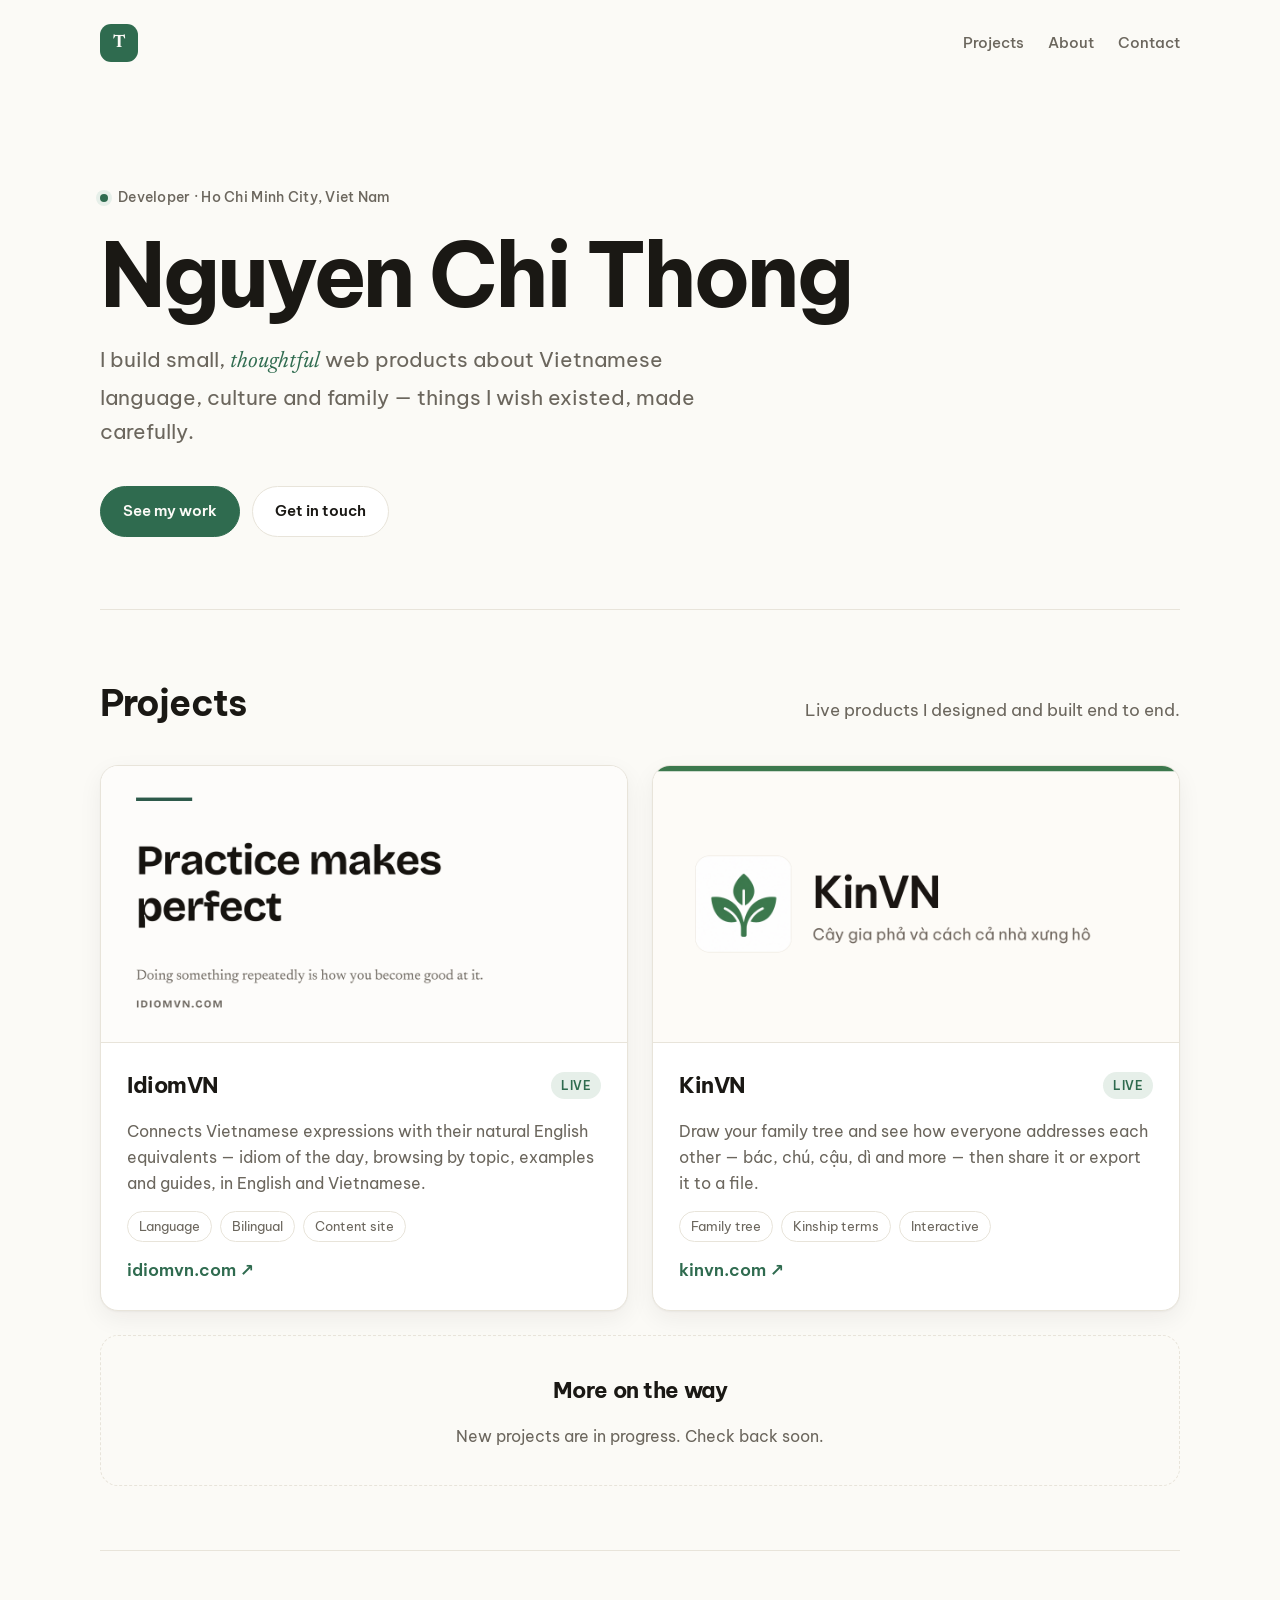
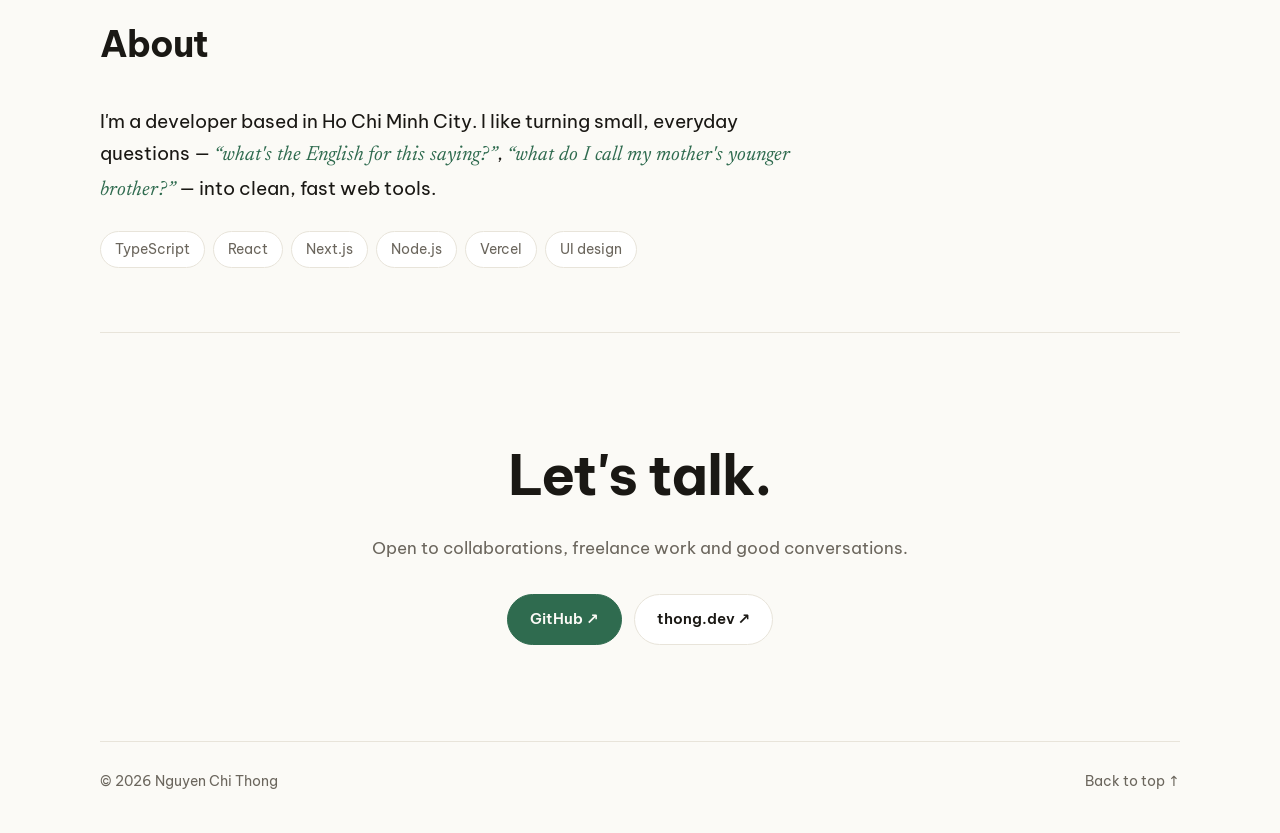
==== index.html @ d94ac159 "Initial portfolio site with IdiomVN and KinVN Co-Authored-By: Claude Opus 5.5 <noreply@anthropic.com" ====
<!doctype html>
<html lang="en">
<head>
  <meta charset="utf-8">
  <meta name="viewport" content="width=device-width, initial-scale=1">
  <title>Nguyen Chi Thong — Developer</title>
  <meta name="description" content="Nguyen Chi Thong — developer in Ho Chi Minh City building small web products about Vietnamese language and family.">
  <meta property="og:title" content="Nguyen Chi Thong — Developer">
  <meta property="og:description" content="Small, thoughtful web products about Vietnamese language and family.">
  <meta name="theme-color" content="#2f6b4f">
  <link rel="icon" href="data:image/svg+xml,%3Csvg xmlns='http://www.w3.org/2000/svg' viewBox='0 0 64 64'%3E%3Crect width='64' height='64' rx='14' fill='%232f6b4f'/%3E%3Ctext x='32' y='42' font-family='Georgia,serif' font-size='30' font-weight='700' fill='%23fbfaf6' text-anchor='middle'%3ET%3C/text%3E%3C/svg%3E">
  <link rel="preconnect" href="https://fonts.googleapis.com">
  <link rel="preconnect" href="https://fonts.gstatic.com" crossorigin>
  <link href="https://fonts.googleapis.com/css2?family=Be+Vietnam+Pro:wght@400;500;600;700&family=Newsreader:ital,opsz,wght@1,6..72,400;1,6..72,500&display=swap" rel="stylesheet">
  <link rel="stylesheet" href="style.css">
</head>
<body>
  <header class="nav wrap">
    <a class="mark" href="#top" aria-label="Home">T</a>
    <nav>
      <a href="#projects">Projects</a>
      <a href="#about">About</a>
      <a href="#contact">Contact</a>
    </nav>
  </header>

  <main id="top">
    <!-- ===== HERO ===== -->
    <section class="hero wrap">
      <p class="eyebrow"><span class="dot"></span>Developer · Ho Chi Minh City, Viet Nam</p>
      <h1>Nguyen Chi Thong</h1>
      <p class="lede">
        I build small, <em>thoughtful</em> web products about Vietnamese language,
        culture and family — things I wish existed, made carefully.
      </p>
      <div class="hero-links">
        <a class="btn primary" href="#projects">See my work</a>
        <a class="btn" href="#contact">Get in touch</a>
      </div>
    </section>

    <!-- ===== PROJECTS =====
         To add a project: copy one <article class="card"> block below,
         put a 1200x630 image in /assets and update the text + links. -->
    <section id="projects" class="wrap section">
      <div class="section-head">
        <h2>Projects</h2>
        <p>Live products I designed and built end to end.</p>
      </div>

      <div class="grid">
        <article class="card">
          <a class="shot" href="https://idiomvn.com" target="_blank" rel="noopener">
            <img src="assets/idiomvn.png" alt="IdiomVN preview" width="1200" height="630" loading="lazy">
          </a>
          <div class="card-body">
            <div class="card-title">
              <h3>IdiomVN</h3>
              <span class="status">Live</span>
            </div>
            <p>
              Connects Vietnamese expressions with their natural English equivalents —
              idiom of the day, browsing by topic, examples and guides, in English and Vietnamese.
            </p>
            <ul class="tags">
              <li>Language</li><li>Bilingual</li><li>Content site</li>
            </ul>
            <a class="visit" href="https://idiomvn.com" target="_blank" rel="noopener">idiomvn.com <span aria-hidden="true">↗</span></a>
          </div>
        </article>

        <article class="card">
          <a class="shot" href="https://kinvn.com" target="_blank" rel="noopener">
            <img src="assets/kinvn.png" alt="KinVN preview" width="1200" height="630" loading="lazy">
          </a>
          <div class="card-body">
            <div class="card-title">
              <h3>KinVN</h3>
              <span class="status">Live</span>
            </div>
            <p>
              Draw your family tree and see how everyone addresses each other —
              bác, chú, cậu, dì and more — then share it or export it to a file.
            </p>
            <ul class="tags">
              <li>Family tree</li><li>Kinship terms</li><li>Interactive</li>
            </ul>
            <a class="visit" href="https://kinvn.com" target="_blank" rel="noopener">kinvn.com <span aria-hidden="true">↗</span></a>
          </div>
        </article>

        <article class="card placeholder">
          <div class="card-body">
            <h3>More on the way</h3>
            <p>New projects are in progress. Check back soon.</p>
          </div>
        </article>
      </div>
    </section>

    <!-- ===== ABOUT ===== -->
    <section id="about" class="wrap section about">
      <div class="section-head">
        <h2>About</h2>
      </div>
      <div class="about-body">
        <p>
          I'm a developer based in Ho Chi Minh City. I like turning small, everyday
          questions — <em>“what's the English for this saying?”</em>, <em>“what do I call
          my mother's younger brother?”</em> — into clean, fast web tools.
        </p>
        <!-- Edit the skills list freely -->
        <ul class="tags big">
          <li>TypeScript</li><li>React</li><li>Next.js</li><li>Node.js</li><li>Vercel</li><li>UI design</li>
        </ul>
      </div>
    </section>

    <!-- ===== CONTACT ===== -->
    <section id="contact" class="wrap section contact">
      <h2>Let's talk.</h2>
      <p>Open to collaborations, freelance work and good conversations.</p>
      <div class="contact-links">
        <!-- Add your email here when ready, e.g.
        <a class="btn primary" href="mailto:you@example.com">Email me</a> -->
        <a class="btn primary" href="https://github.com/nct0" target="_blank" rel="noopener">GitHub ↗</a>
        <a class="btn" href="https://thong.dev" target="_blank" rel="noopener">thong.dev ↗</a>
      </div>
    </section>
  </main>

  <footer class="wrap footer">
    <span>© <span id="year">2026</span> Nguyen Chi Thong</span>
    <a href="#top">Back to top ↑</a>
  </footer>

  <script>document.getElementById('year').textContent = new Date().getFullYear();</script>
</body>
</html>
---- style.css ----
:root {
  --bg: #fbfaf6;
  --surface: #ffffff;
  --text: #1a1814;
  --muted: #6b665d;
  --line: #e8e4da;
  --accent: #2f6b4f;
  --accent-soft: #e6efe9;
  --shadow: 0 1px 2px rgba(26, 24, 20, .04), 0 8px 24px rgba(26, 24, 20, .06);
  --radius: 18px;
  --sans: "Be Vietnam Pro", system-ui, -apple-system, "Segoe UI", sans-serif;
  --serif: "Newsreader", Georgia, serif;
}

@media (prefers-color-scheme: dark) {
  :root {
    --bg: #12140f;
    --surface: #1a1d17;
    --text: #ece9e1;
    --muted: #a19c90;
    --line: #2a2e26;
    --accent: #7cc19c;
    --accent-soft: #1f2b23;
    --shadow: 0 1px 2px rgba(0, 0, 0, .3), 0 8px 24px rgba(0, 0, 0, .25);
  }
}

* { box-sizing: border-box; }
html { scroll-behavior: smooth; }
body {
  margin: 0;
  background: var(--bg);
  color: var(--text);
  font: 400 17px/1.65 var(--sans);
  -webkit-font-smoothing: antialiased;
}
a { color: inherit; }
img { display: block; max-width: 100%; height: auto; }
em { font-family: var(--serif); font-style: italic; font-size: 1.08em; color: var(--accent); }

.wrap { width: min(1080px, 100% - 32px); margin-inline: auto; }

/* Nav */
.nav {
  display: flex; align-items: center; justify-content: space-between;
  padding: 24px 0;
}
.mark {
  display: grid; place-items: center;
  width: 38px; height: 38px; border-radius: 11px;
  background: var(--accent); color: var(--bg);
  font: 700 18px/1 var(--serif); text-decoration: none;
}
.nav nav { display: flex; gap: 24px; }
.nav nav a { color: var(--muted); text-decoration: none; font-size: 15px; font-weight: 500; transition: color .2s; }
.nav nav a:hover { color: var(--text); }

/* Hero */
.hero { padding: 96px 0 72px; }
.eyebrow {
  display: inline-flex; align-items: center; gap: 10px;
  margin: 0 0 20px; color: var(--muted); font-size: 14px; font-weight: 500;
  letter-spacing: .02em;
}
.dot { width: 8px; height: 8px; border-radius: 50%; background: var(--accent); box-shadow: 0 0 0 4px var(--accent-soft); }
h1 {
  margin: 0; font-weight: 700; letter-spacing: -.035em;
  font-size: clamp(44px, 8vw, 88px); line-height: 1.02;
}
.lede { max-width: 620px; margin: 24px 0 36px; color: var(--muted); font-size: clamp(18px, 2.2vw, 21px); }
.hero-links, .contact-links { display: flex; flex-wrap: wrap; gap: 12px; }

.btn {
  display: inline-flex; align-items: center; gap: 6px;
  padding: 12px 22px; border-radius: 999px;
  border: 1px solid var(--line); background: var(--surface);
  font-weight: 600; font-size: 15px; text-decoration: none;
  transition: transform .2s, border-color .2s, background .2s;
}
.btn:hover { transform: translateY(-1px); border-color: var(--accent); }
.btn.primary { background: var(--accent); border-color: var(--accent); color: var(--bg); }

/* Sections */
.section { padding: 64px 0; border-top: 1px solid var(--line); }
.section-head { display: flex; align-items: baseline; justify-content: space-between; flex-wrap: wrap; gap: 8px 24px; margin-bottom: 32px; }
h2 { margin: 0; font-size: clamp(28px, 4vw, 36px); letter-spacing: -.025em; }
.section-head p { margin: 0; color: var(--muted); }

/* Project cards */
.grid { display: grid; grid-template-columns: repeat(2, 1fr); gap: 24px; }
.card {
  display: flex; flex-direction: column;
  background: var(--surface); border: 1px solid var(--line); border-radius: var(--radius);
  overflow: hidden; box-shadow: var(--shadow);
  transition: transform .3s, box-shadow .3s;
}
.card:hover { transform: translateY(-4px); box-shadow: 0 2px 4px rgba(26,24,20,.05), 0 18px 40px rgba(26,24,20,.10); }
.shot { display: block; overflow: hidden; border-bottom: 1px solid var(--line); background: #fbfaf6; }
.shot img { aspect-ratio: 1200 / 630; object-fit: cover; transition: transform .5s ease; }
.card:hover .shot img { transform: scale(1.03); }
.card-body { display: flex; flex-direction: column; gap: 14px; padding: 24px 26px 26px; flex: 1; }
.card-title { display: flex; align-items: center; justify-content: space-between; }
h3 { margin: 0; font-size: 22px; letter-spacing: -.02em; }
.card p { margin: 0; color: var(--muted); font-size: 16px; }
.status {
  font-size: 12px; font-weight: 600; letter-spacing: .04em; text-transform: uppercase;
  color: var(--accent); background: var(--accent-soft); padding: 4px 10px; border-radius: 999px;
}
.tags { display: flex; flex-wrap: wrap; gap: 8px; margin: 0; padding: 0; list-style: none; }
.tags li { font-size: 13px; padding: 4px 11px; border-radius: 999px; border: 1px solid var(--line); color: var(--muted); }
.tags.big li { font-size: 14px; padding: 6px 14px; background: var(--surface); }
.visit { margin-top: auto; color: var(--accent); font-weight: 600; text-decoration: none; }
.visit:hover { text-decoration: underline; text-underline-offset: 4px; }

.card.placeholder {
  grid-column: 1 / -1; box-shadow: none; background: transparent;
  border-style: dashed; text-align: center;
}
.card.placeholder:hover { transform: none; box-shadow: none; }
.card.placeholder .card-body { align-items: center; padding: 36px; }

/* About */
.about-body { max-width: 720px; display: grid; gap: 24px; }
.about-body p { margin: 0; font-size: 19px; }

/* Contact */
.contact { text-align: center; padding: 96px 0; }
.contact h2 { font-size: clamp(36px, 6vw, 56px); }
.contact p { color: var(--muted); margin: 12px 0 32px; }
.contact-links { justify-content: center; }

/* Footer */
.footer {
  display: flex; justify-content: space-between; flex-wrap: wrap; gap: 8px;
  padding: 28px 0 40px; border-top: 1px solid var(--line);
  color: var(--muted); font-size: 14px;
}
.footer a { text-decoration: none; }
.footer a:hover { color: var(--text); }

@media (max-width: 720px) {
  .grid { grid-template-columns: 1fr; }
  .hero { padding: 56px 0 48px; }
  .nav nav { gap: 16px; }
  .section { padding: 48px 0; }
}

@media (prefers-reduced-motion: reduce) {
  * { transition: none !important; scroll-behavior: auto !important; }
}
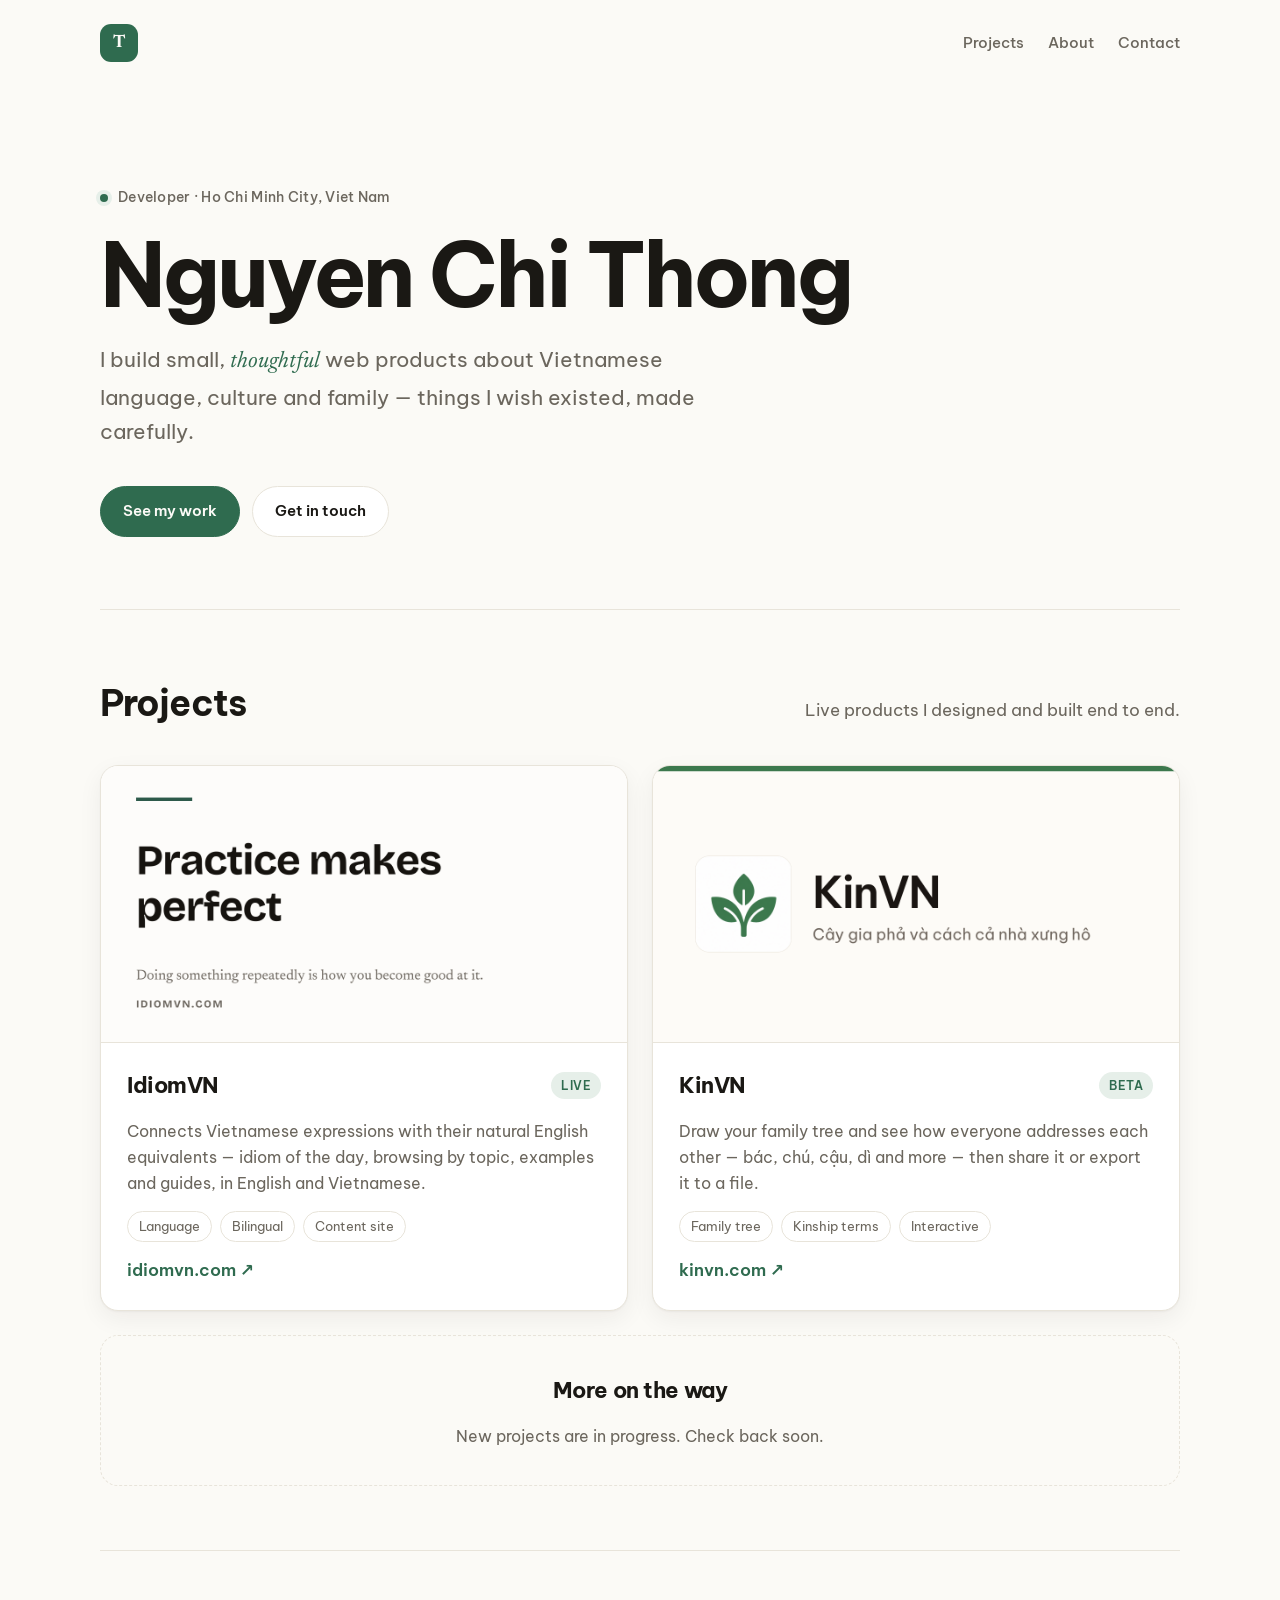
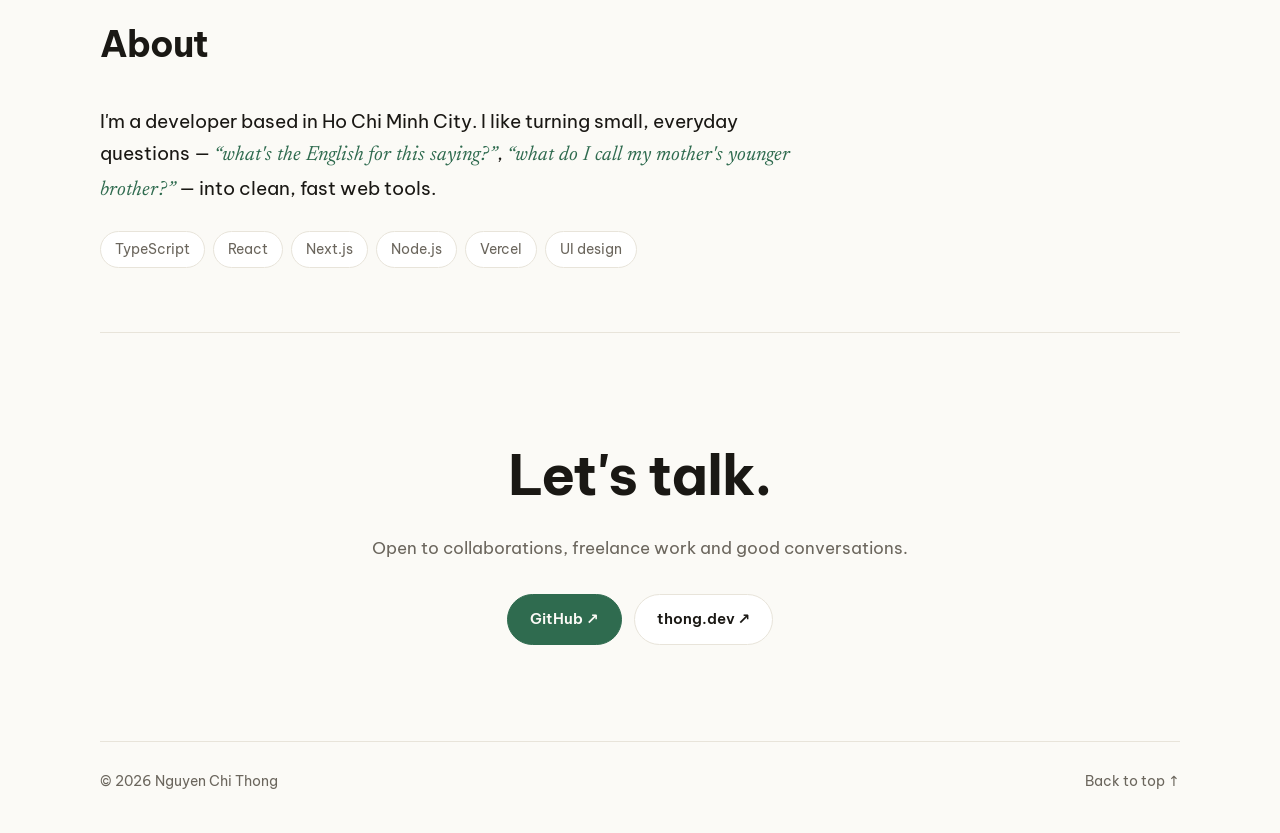
==== commit b64ce64c: "Mark KinVN as Beta Co-Authored-By: Claude Opus 5.5 <noreply@anthropic.com>" ====
--- a/index.html
+++ b/index.html
@@ -76,7 +76,7 @@
           <div class="card-body">
             <div class="card-title">
               <h3>KinVN</h3>
-              <span class="status">Live</span>
+              <span class="status">Beta</span>
             </div>
             <p>
               Draw your family tree and see how everyone addresses each other —
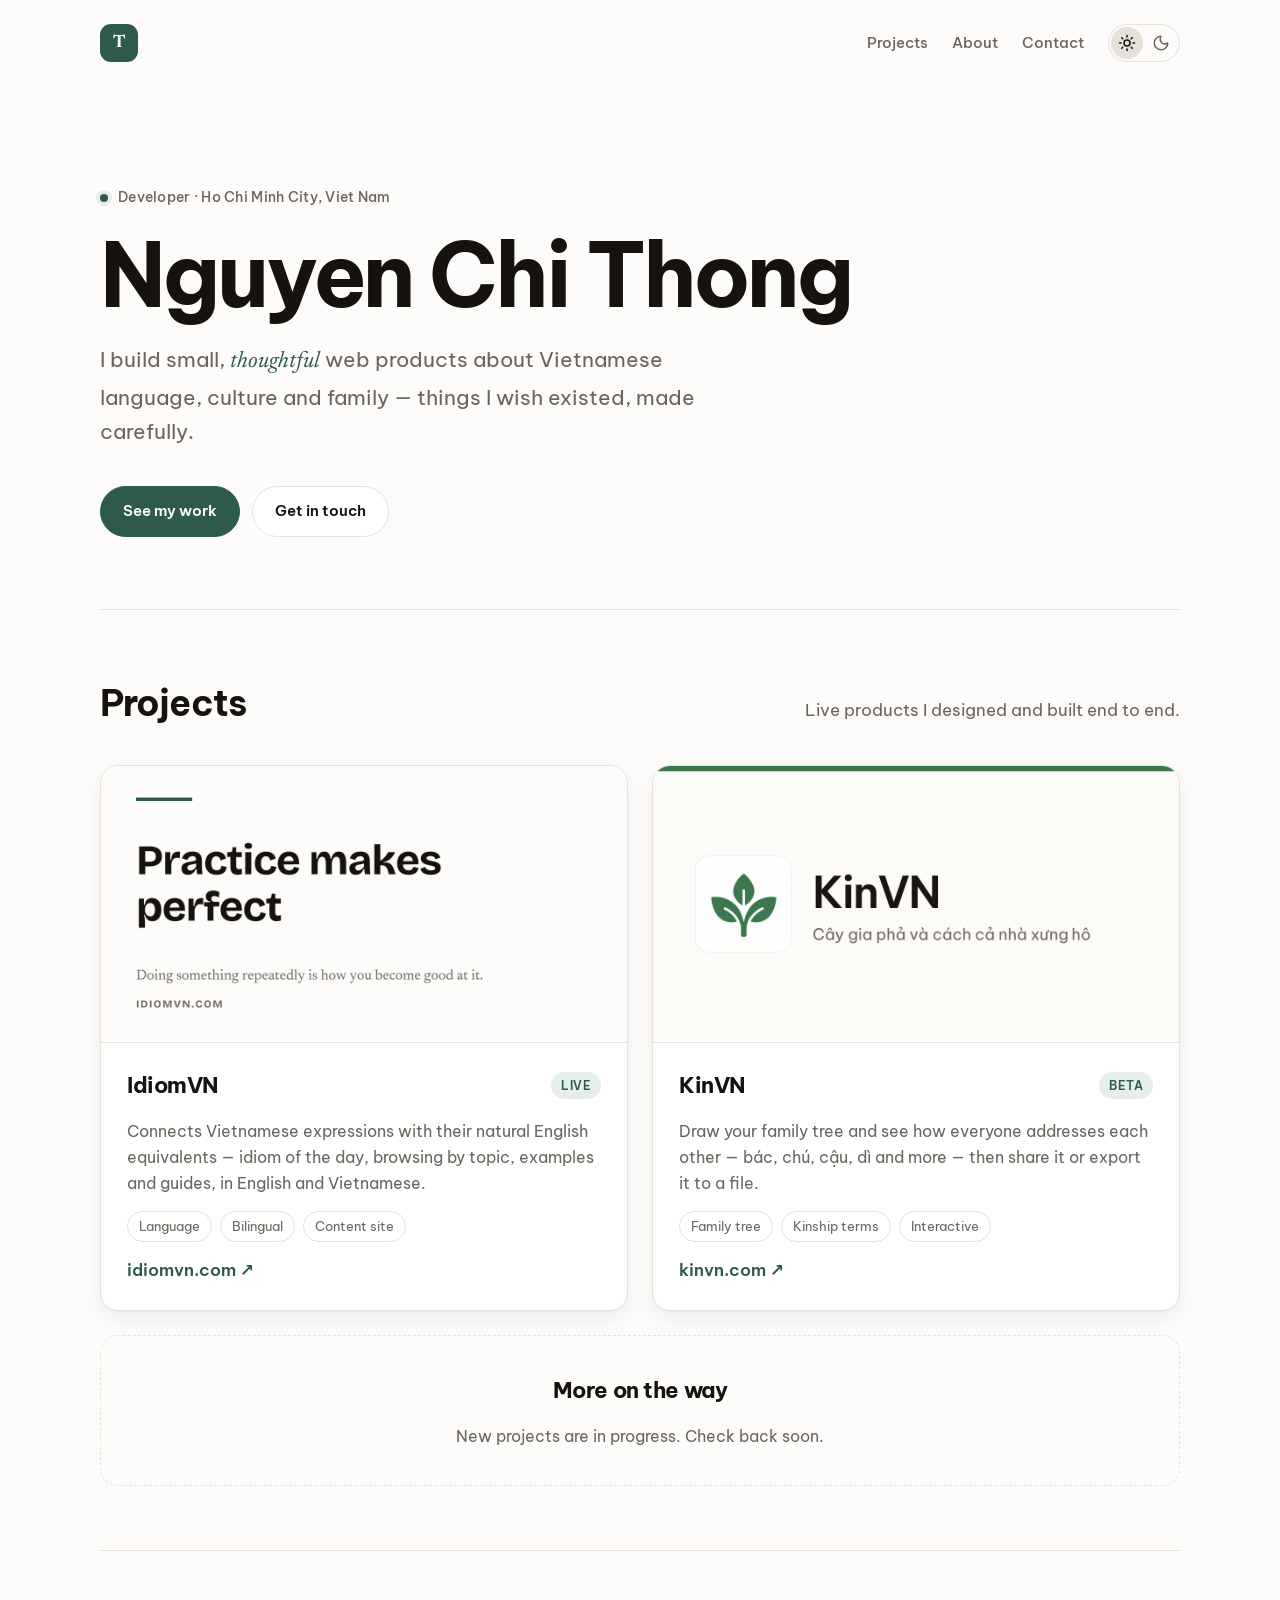
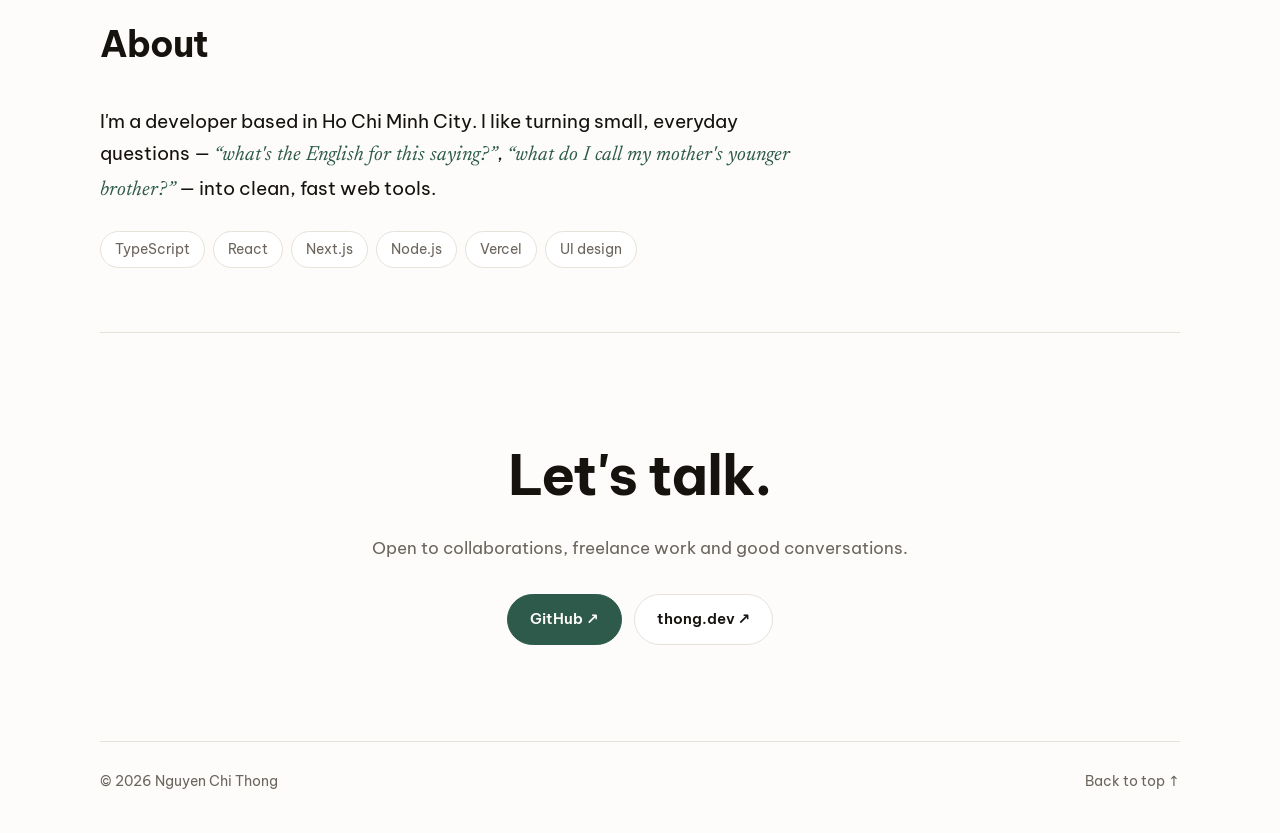
==== commit 89f93d1d: "Add light/dark theme toggle and IdiomVN palette Co-Authored-By: Claude Opus 5.5 <noreply@anthropic.c" ====
--- a/index.html
+++ b/index.html
@@ -7,7 +7,8 @@
   <meta name="description" content="Nguyen Chi Thong — developer in Ho Chi Minh City building small web products about Vietnamese language and family.">
   <meta property="og:title" content="Nguyen Chi Thong — Developer">
   <meta property="og:description" content="Small, thoughtful web products about Vietnamese language and family.">
-  <meta name="theme-color" content="#2f6b4f">
+  <meta name="theme-color" content="#2d5a4a">
+  <script>(function(){try{var t=localStorage.getItem("theme");if(t==="light"||t==="dark")document.documentElement.setAttribute("data-theme",t);}catch(e){}})();</script>
   <link rel="icon" href="data:image/svg+xml,%3Csvg xmlns='http://www.w3.org/2000/svg' viewBox='0 0 64 64'%3E%3Crect width='64' height='64' rx='14' fill='%232f6b4f'/%3E%3Ctext x='32' y='42' font-family='Georgia,serif' font-size='30' font-weight='700' fill='%23fbfaf6' text-anchor='middle'%3ET%3C/text%3E%3C/svg%3E">
   <link rel="preconnect" href="https://fonts.googleapis.com">
   <link rel="preconnect" href="https://fonts.gstatic.com" crossorigin>
@@ -17,11 +18,21 @@
 <body>
   <header class="nav wrap">
     <a class="mark" href="#top" aria-label="Home">T</a>
-    <nav>
-      <a href="#projects">Projects</a>
-      <a href="#about">About</a>
-      <a href="#contact">Contact</a>
-    </nav>
+    <div class="nav-right">
+      <nav>
+        <a href="#projects">Projects</a>
+        <a href="#about">About</a>
+        <a href="#contact">Contact</a>
+      </nav>
+      <div class="theme-toggle" role="group" aria-label="Appearance">
+        <button type="button" data-theme-option="light" aria-label="Light" title="Light" aria-pressed="false">
+          <svg viewBox="0 0 24 24" fill="none" stroke="currentColor" stroke-width="2" stroke-linecap="round" stroke-linejoin="round" aria-hidden="true"><circle cx="12" cy="12" r="4"/><path d="M12 2v2M12 20v2m-7.07-17.07 1.41 1.41m11.32 11.32 1.41 1.41M2 12h2m16 0h2M6.34 17.66l-1.41 1.41M19.07 4.93l-1.41 1.41"/></svg>
+        </button>
+        <button type="button" data-theme-option="dark" aria-label="Dark" title="Dark" aria-pressed="false">
+          <svg viewBox="0 0 24 24" fill="none" stroke="currentColor" stroke-width="2" stroke-linecap="round" stroke-linejoin="round" aria-hidden="true"><path d="M20.985 12.486a9 9 0 1 1-9.473-9.472c.405-.022.617.46.402.803a6 6 0 0 0 8.268 8.268c.344-.215.825-.004.803.401"/></svg>
+        </button>
+      </div>
+    </div>
   </header>
 
   <main id="top">
@@ -134,6 +145,30 @@
     <a href="#top">Back to top ↑</a>
   </footer>
 
-  <script>document.getElementById('year').textContent = new Date().getFullYear();</script>
+  <script>
+    document.getElementById('year').textContent = new Date().getFullYear();
+
+    // Theme toggle: no stored choice = follow the system setting
+    (function () {
+      var root = document.documentElement;
+      var media = window.matchMedia('(prefers-color-scheme: dark)');
+      var buttons = document.querySelectorAll('[data-theme-option]');
+      function current() { return root.getAttribute('data-theme') || (media.matches ? 'dark' : 'light'); }
+      function sync() {
+        var t = current();
+        buttons.forEach(function (b) { b.setAttribute('aria-pressed', String(b.dataset.themeOption === t)); });
+      }
+      buttons.forEach(function (b) {
+        b.addEventListener('click', function () {
+          var t = b.dataset.themeOption;
+          root.setAttribute('data-theme', t);
+          try { localStorage.setItem('theme', t); } catch (e) {}
+          sync();
+        });
+      });
+      media.addEventListener('change', sync);
+      sync();
+    })();
+  </script>
 </body>
 </html>
--- a/style.css
+++ b/style.css
@@ -1,28 +1,44 @@
+/* Palette matches idiomvn.com. Theme: follows the system unless
+   <html data-theme="light|dark"> is set by the toggle. */
 :root {
-  --bg: #fbfaf6;
+  color-scheme: light;
+  --bg: #fdfcfa;
   --surface: #ffffff;
-  --text: #1a1814;
-  --muted: #6b665d;
-  --line: #e8e4da;
-  --accent: #2f6b4f;
-  --accent-soft: #e6efe9;
-  --shadow: 0 1px 2px rgba(26, 24, 20, .04), 0 8px 24px rgba(26, 24, 20, .06);
+  --text: #16130f;
+  --muted: #6b655d;
+  --line: #e6e2da;
+  --accent: #2d5a4a;
+  --accent-soft: #e5eeea;
+  --shadow: 0 1px 2px rgba(22, 19, 15, .04), 0 8px 24px rgba(22, 19, 15, .06);
   --radius: 18px;
   --sans: "Be Vietnam Pro", system-ui, -apple-system, "Segoe UI", sans-serif;
   --serif: "Newsreader", Georgia, serif;
 }
 
 @media (prefers-color-scheme: dark) {
-  :root {
-    --bg: #12140f;
-    --surface: #1a1d17;
-    --text: #ece9e1;
-    --muted: #a19c90;
-    --line: #2a2e26;
-    --accent: #7cc19c;
-    --accent-soft: #1f2b23;
+  :root:not([data-theme]) {
+    color-scheme: dark;
+    --bg: #0f1211;
+    --surface: #161a18;
+    --text: #efede7;
+    --muted: #98928a;
+    --line: #262c28;
+    --accent: #79b49b;
+    --accent-soft: #1b2621;
     --shadow: 0 1px 2px rgba(0, 0, 0, .3), 0 8px 24px rgba(0, 0, 0, .25);
   }
+}
+
+:root[data-theme="dark"] {
+  color-scheme: dark;
+  --bg: #0f1211;
+  --surface: #161a18;
+  --text: #efede7;
+  --muted: #98928a;
+  --line: #262c28;
+  --accent: #79b49b;
+  --accent-soft: #1b2621;
+  --shadow: 0 1px 2px rgba(0, 0, 0, .3), 0 8px 24px rgba(0, 0, 0, .25);
 }
 
 * { box-sizing: border-box; }
@@ -54,6 +70,23 @@
 .nav nav { display: flex; gap: 24px; }
 .nav nav a { color: var(--muted); text-decoration: none; font-size: 15px; font-weight: 500; transition: color .2s; }
 .nav nav a:hover { color: var(--text); }
+.nav-right { display: flex; align-items: center; gap: 24px; }
+
+/* Theme toggle (same pattern as idiomvn.com) */
+.theme-toggle {
+  display: inline-flex; gap: 2px; padding: 2px;
+  border: 1px solid var(--line); border-radius: 999px;
+}
+.theme-toggle button {
+  display: grid; place-items: center;
+  width: 32px; height: 32px; padding: 0;
+  border: 0; border-radius: 999px; background: transparent;
+  color: var(--muted); cursor: pointer; transition: color .2s, background .2s;
+}
+.theme-toggle button:hover { color: var(--text); }
+.theme-toggle button[aria-pressed="true"] { background: var(--line); color: var(--text); }
+.theme-toggle button:focus-visible { outline: 2px solid var(--accent); outline-offset: -2px; }
+.theme-toggle svg { width: 18px; height: 18px; }
 
 /* Hero */
 .hero { padding: 96px 0 72px; }
@@ -96,6 +129,8 @@
 }
 .card:hover { transform: translateY(-4px); box-shadow: 0 2px 4px rgba(26,24,20,.05), 0 18px 40px rgba(26,24,20,.10); }
 .shot { display: block; overflow: hidden; border-bottom: 1px solid var(--line); background: #fbfaf6; }
+:root[data-theme="dark"] .shot img { filter: brightness(.85); }
+@media (prefers-color-scheme: dark) { :root:not([data-theme]) .shot img { filter: brightness(.85); } }
 .shot img { aspect-ratio: 1200 / 630; object-fit: cover; transition: transform .5s ease; }
 .card:hover .shot img { transform: scale(1.03); }
 .card-body { display: flex; flex-direction: column; gap: 14px; padding: 24px 26px 26px; flex: 1; }
@@ -142,6 +177,15 @@
   .grid { grid-template-columns: 1fr; }
   .hero { padding: 56px 0 48px; }
   .nav nav { gap: 16px; }
+  .nav { gap: 16px; }
+  .nav-right { gap: 14px; }
+  .nav nav a { font-size: 14px; }
+}
+
+@media (max-width: 400px) {
+  .nav nav { gap: 12px; }
+  .nav-right { gap: 10px; }
+  .theme-toggle button { width: 28px; height: 28px; }
   .section { padding: 48px 0; }
 }
 
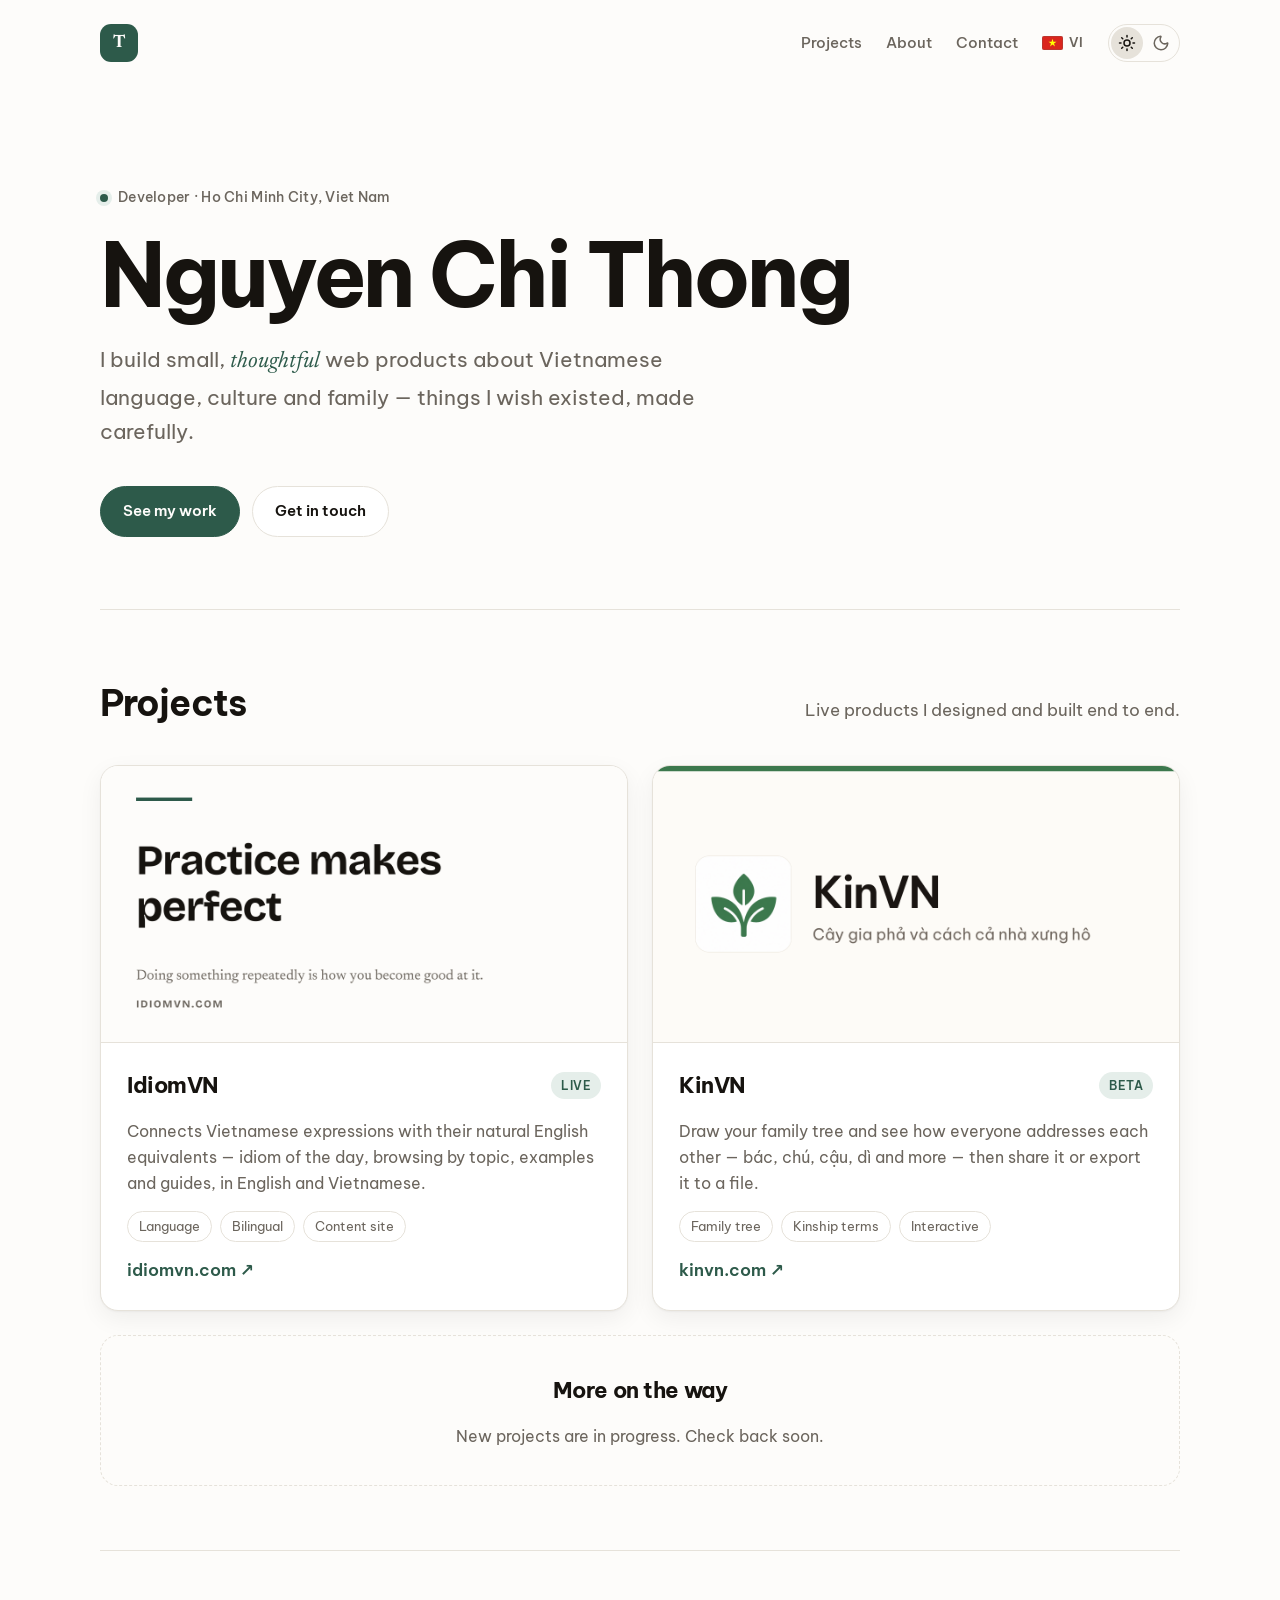
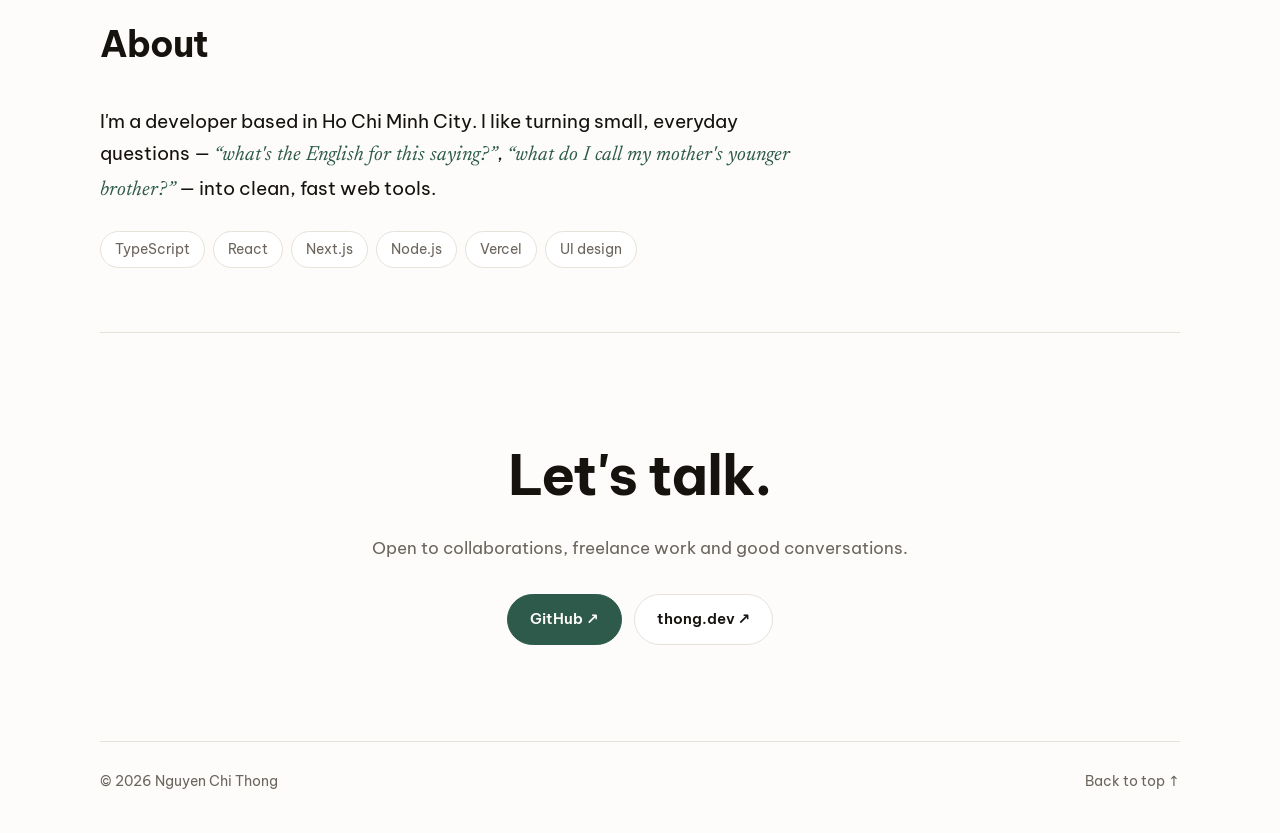
==== commit 519264e5: "Add Vietnamese page and language switcher Co-Authored-By: Claude Opus 5.5 <noreply@anthropic.com>" ====
--- a/index.html
+++ b/index.html
@@ -14,6 +14,7 @@
   <link rel="preconnect" href="https://fonts.gstatic.com" crossorigin>
   <link href="https://fonts.googleapis.com/css2?family=Be+Vietnam+Pro:wght@400;500;600;700&family=Newsreader:ital,opsz,wght@1,6..72,400;1,6..72,500&display=swap" rel="stylesheet">
   <link rel="stylesheet" href="style.css">
+  <link rel="alternate" hreflang="vi" href="vi/">
 </head>
 <body>
   <header class="nav wrap">
@@ -24,6 +25,10 @@
         <a href="#about">About</a>
         <a href="#contact">Contact</a>
       </nav>
+      <a class="lang-switch" href="vi/" hreflang="vi" title="Chuyển sang tiếng Việt">
+        <svg viewBox="0 0 30 20" width="21" height="14" aria-hidden="true"><rect width="30" height="20" fill="#DA251D"/><polygon fill="#FFFF00" points="15,4 16.347,8.146 20.706,8.146 17.18,10.708 18.527,14.854 15,12.292 11.473,14.854 12.82,10.708 9.294,8.146 13.653,8.146"/><rect x=".36" y=".36" width="29.28" height="19.28" fill="none" stroke="currentColor" stroke-opacity=".35" vector-effect="non-scaling-stroke"/></svg>
+        <span aria-hidden="true">VI</span><span class="sr-only" lang="vi">Tiếng Việt</span>
+      </a>
       <div class="theme-toggle" role="group" aria-label="Appearance">
         <button type="button" data-theme-option="light" aria-label="Light" title="Light" aria-pressed="false">
           <svg viewBox="0 0 24 24" fill="none" stroke="currentColor" stroke-width="2" stroke-linecap="round" stroke-linejoin="round" aria-hidden="true"><circle cx="12" cy="12" r="4"/><path d="M12 2v2M12 20v2m-7.07-17.07 1.41 1.41m11.32 11.32 1.41 1.41M2 12h2m16 0h2M6.34 17.66l-1.41 1.41M19.07 4.93l-1.41 1.41"/></svg>
@@ -145,30 +150,6 @@
     <a href="#top">Back to top ↑</a>
   </footer>
 
-  <script>
-    document.getElementById('year').textContent = new Date().getFullYear();
-
-    // Theme toggle: no stored choice = follow the system setting
-    (function () {
-      var root = document.documentElement;
-      var media = window.matchMedia('(prefers-color-scheme: dark)');
-      var buttons = document.querySelectorAll('[data-theme-option]');
-      function current() { return root.getAttribute('data-theme') || (media.matches ? 'dark' : 'light'); }
-      function sync() {
-        var t = current();
-        buttons.forEach(function (b) { b.setAttribute('aria-pressed', String(b.dataset.themeOption === t)); });
-      }
-      buttons.forEach(function (b) {
-        b.addEventListener('click', function () {
-          var t = b.dataset.themeOption;
-          root.setAttribute('data-theme', t);
-          try { localStorage.setItem('theme', t); } catch (e) {}
-          sync();
-        });
-      });
-      media.addEventListener('change', sync);
-      sync();
-    })();
-  </script>
+  <script src="main.js"></script>
 </body>
 </html>
--- a/style.css
+++ b/style.css
@@ -88,6 +88,21 @@
 .theme-toggle button:focus-visible { outline: 2px solid var(--accent); outline-offset: -2px; }
 .theme-toggle svg { width: 18px; height: 18px; }
 
+/* Language switcher (links to the other language's page) */
+.lang-switch {
+  display: inline-flex; align-items: center; gap: 6px; min-height: 36px;
+  color: var(--muted); text-decoration: none;
+  font-size: 13px; font-weight: 600; letter-spacing: .04em;
+  transition: color .2s;
+}
+.lang-switch:hover { color: var(--text); }
+.lang-switch:focus-visible { outline: 2px solid var(--accent); outline-offset: 2px; border-radius: 4px; }
+.lang-switch svg { flex-shrink: 0; border-radius: 2px; }
+.sr-only {
+  position: absolute; width: 1px; height: 1px; padding: 0; margin: -1px;
+  overflow: hidden; clip: rect(0, 0, 0, 0); white-space: nowrap; border: 0;
+}
+
 /* Hero */
 .hero { padding: 96px 0 72px; }
 .eyebrow {
@@ -182,8 +197,12 @@
   .nav nav a { font-size: 14px; }
 }
 
+/* Single page: on small phones the section links go, the controls stay */
+@media (max-width: 480px) {
+  .nav nav { display: none; }
+}
+
 @media (max-width: 400px) {
-  .nav nav { gap: 12px; }
   .nav-right { gap: 10px; }
   .theme-toggle button { width: 28px; height: 28px; }
   .section { padding: 48px 0; }
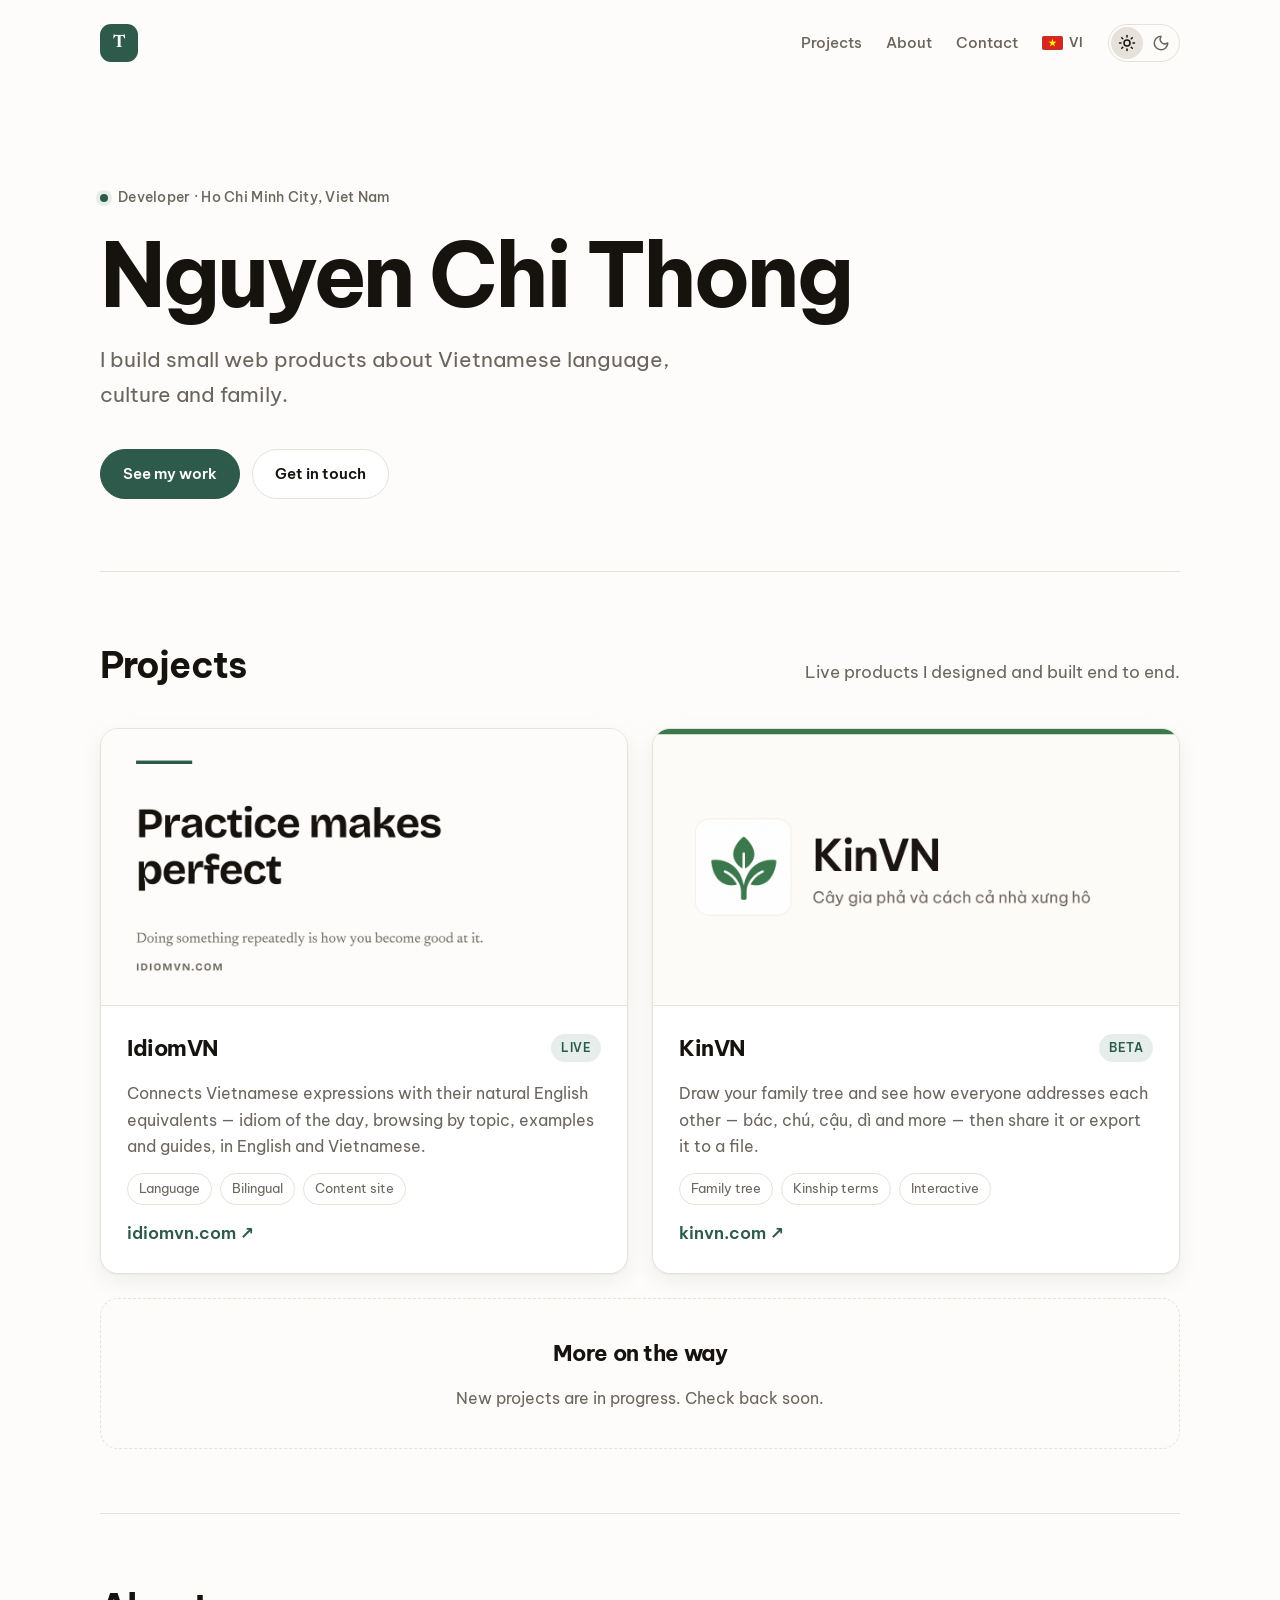
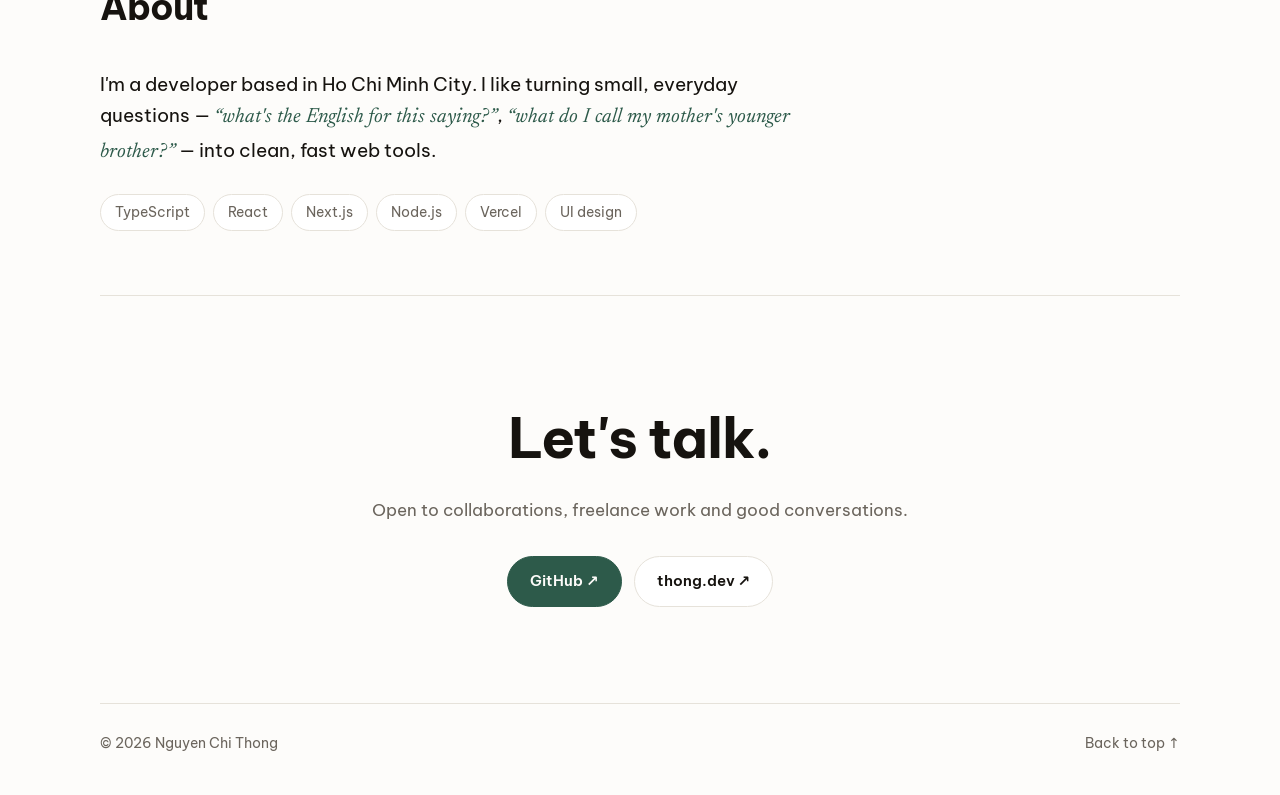
==== commit c95ffdc8: "Shorten hero intro Co-Authored-By: Claude Opus 5.5 <noreply@anthropic.com>" ====
--- a/index.html
+++ b/index.html
@@ -6,7 +6,7 @@
   <title>Nguyen Chi Thong — Developer</title>
   <meta name="description" content="Nguyen Chi Thong — developer in Ho Chi Minh City building small web products about Vietnamese language and family.">
   <meta property="og:title" content="Nguyen Chi Thong — Developer">
-  <meta property="og:description" content="Small, thoughtful web products about Vietnamese language and family.">
+  <meta property="og:description" content="Small web products about Vietnamese language, culture and family.">
   <meta name="theme-color" content="#2d5a4a">
   <script>(function(){try{var t=localStorage.getItem("theme");if(t==="light"||t==="dark")document.documentElement.setAttribute("data-theme",t);}catch(e){}})();</script>
   <link rel="icon" href="data:image/svg+xml,%3Csvg xmlns='http://www.w3.org/2000/svg' viewBox='0 0 64 64'%3E%3Crect width='64' height='64' rx='14' fill='%232f6b4f'/%3E%3Ctext x='32' y='42' font-family='Georgia,serif' font-size='30' font-weight='700' fill='%23fbfaf6' text-anchor='middle'%3ET%3C/text%3E%3C/svg%3E">
@@ -46,8 +46,7 @@
       <p class="eyebrow"><span class="dot"></span>Developer · Ho Chi Minh City, Viet Nam</p>
       <h1>Nguyen Chi Thong</h1>
       <p class="lede">
-        I build small, <em>thoughtful</em> web products about Vietnamese language,
-        culture and family — things I wish existed, made carefully.
+        I build small web products about Vietnamese language, culture and family.
       </p>
       <div class="hero-links">
         <a class="btn primary" href="#projects">See my work</a>
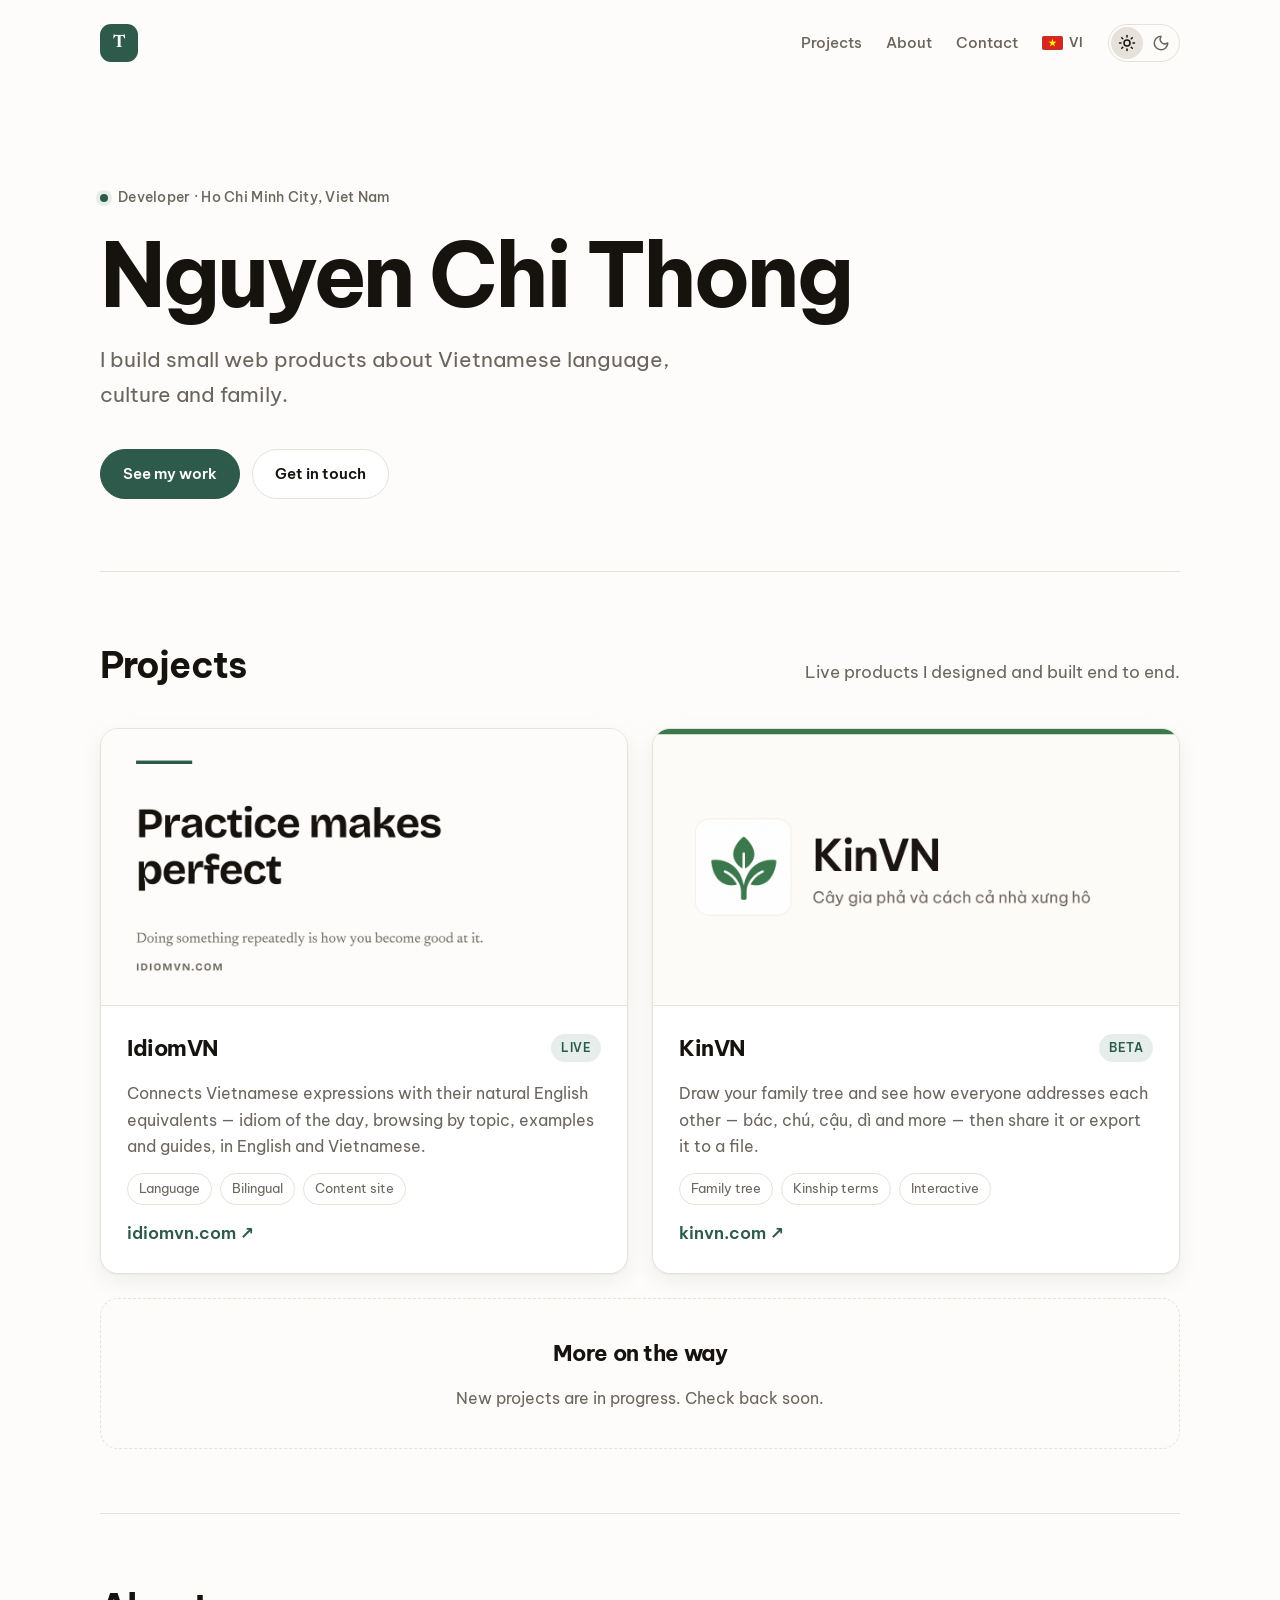
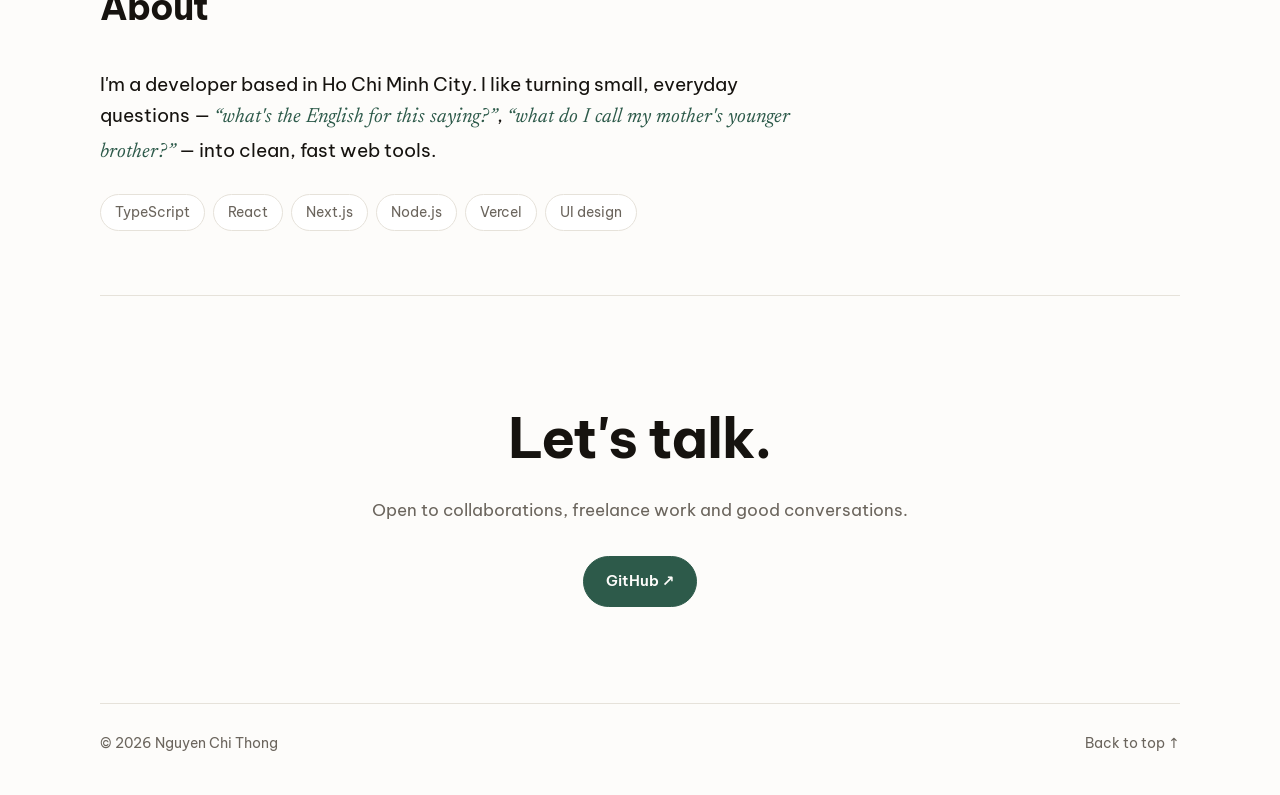
==== commit 9b539162: "Use thong.dev as canonical URL, drop self-link in contact Co-Authored-By: Claude Opus 5.5 <noreply@a" ====
--- a/index.html
+++ b/index.html
@@ -14,7 +14,11 @@
   <link rel="preconnect" href="https://fonts.gstatic.com" crossorigin>
   <link href="https://fonts.googleapis.com/css2?family=Be+Vietnam+Pro:wght@400;500;600;700&family=Newsreader:ital,opsz,wght@1,6..72,400;1,6..72,500&display=swap" rel="stylesheet">
   <link rel="stylesheet" href="style.css">
-  <link rel="alternate" hreflang="vi" href="vi/">
+  <link rel="canonical" href="https://thong.dev/">
+  <link rel="alternate" hreflang="en" href="https://thong.dev/">
+  <link rel="alternate" hreflang="vi" href="https://thong.dev/vi/">
+  <meta property="og:url" content="https://thong.dev/">
+  <meta property="og:type" content="website">
 </head>
 <body>
   <header class="nav wrap">
@@ -139,7 +143,6 @@
         <!-- Add your email here when ready, e.g.
         <a class="btn primary" href="mailto:you@example.com">Email me</a> -->
         <a class="btn primary" href="https://github.com/nct0" target="_blank" rel="noopener">GitHub ↗</a>
-        <a class="btn" href="https://thong.dev" target="_blank" rel="noopener">thong.dev ↗</a>
       </div>
     </section>
   </main>
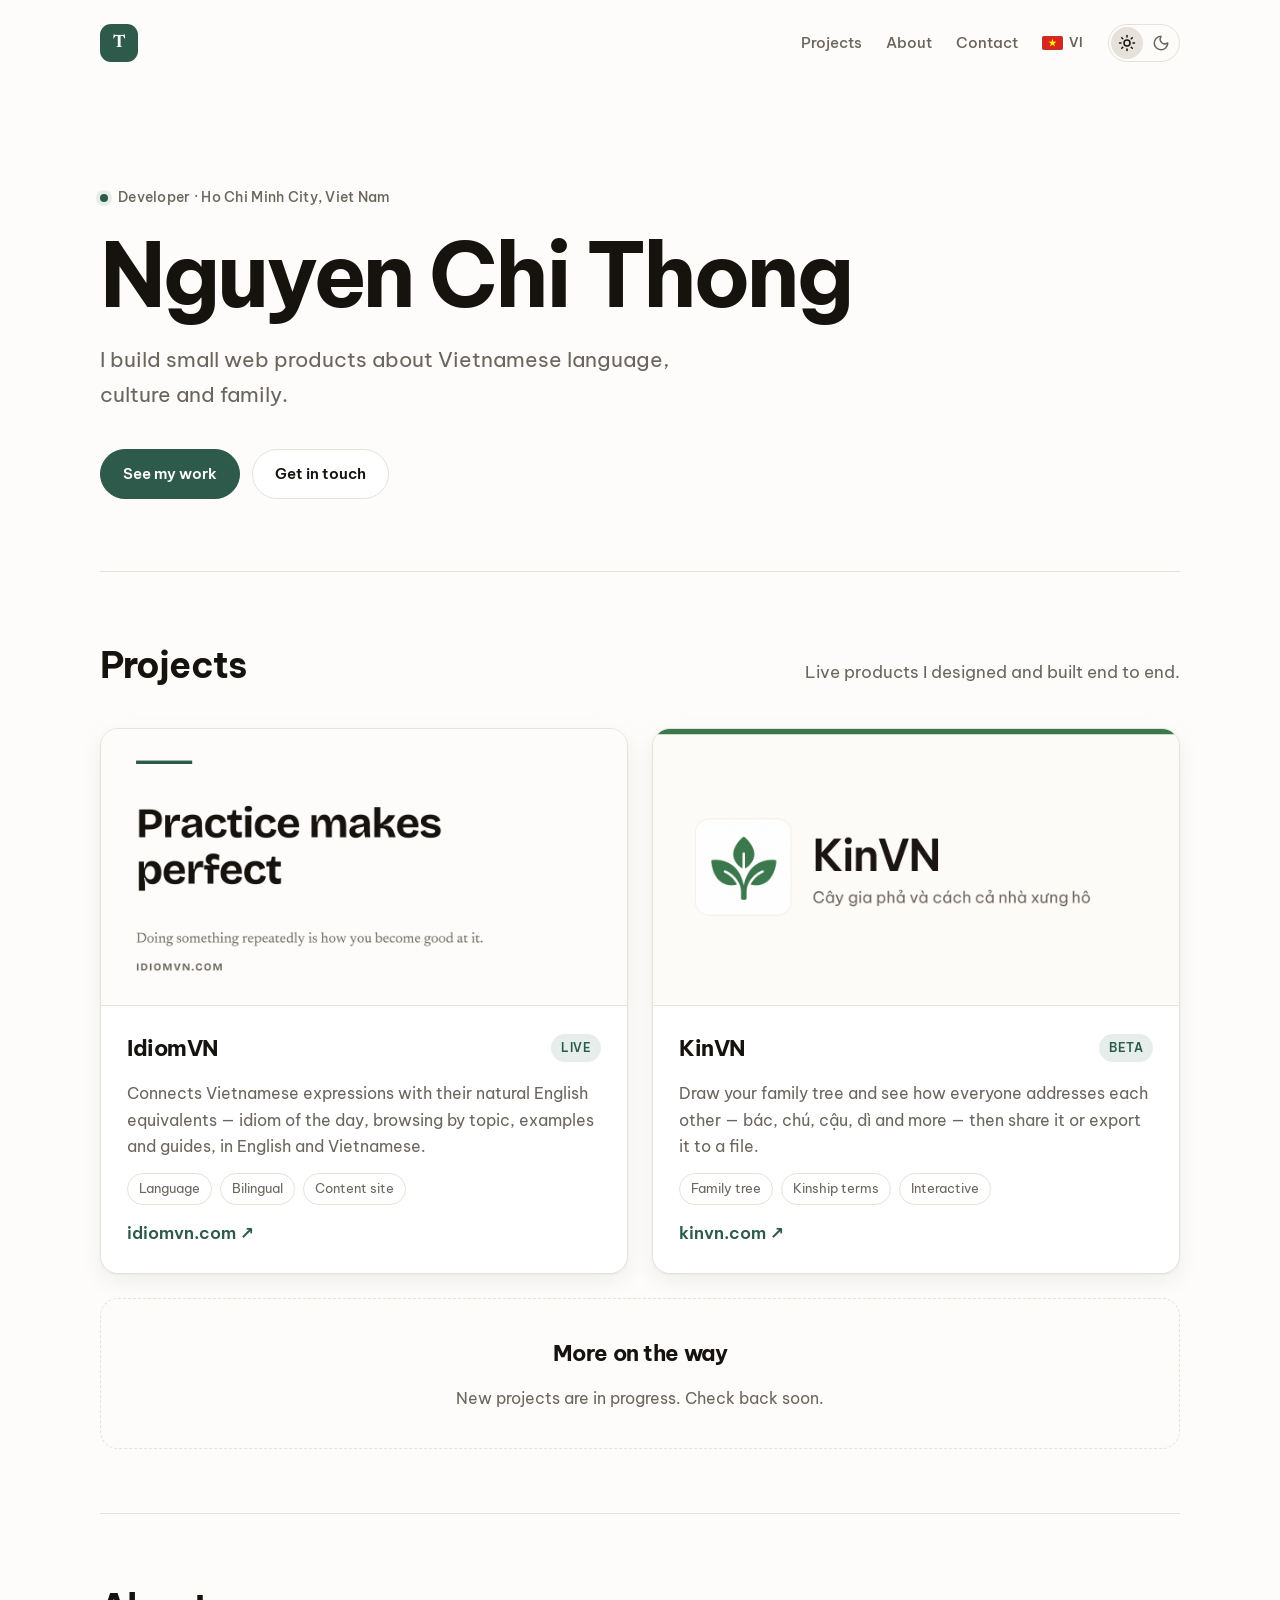
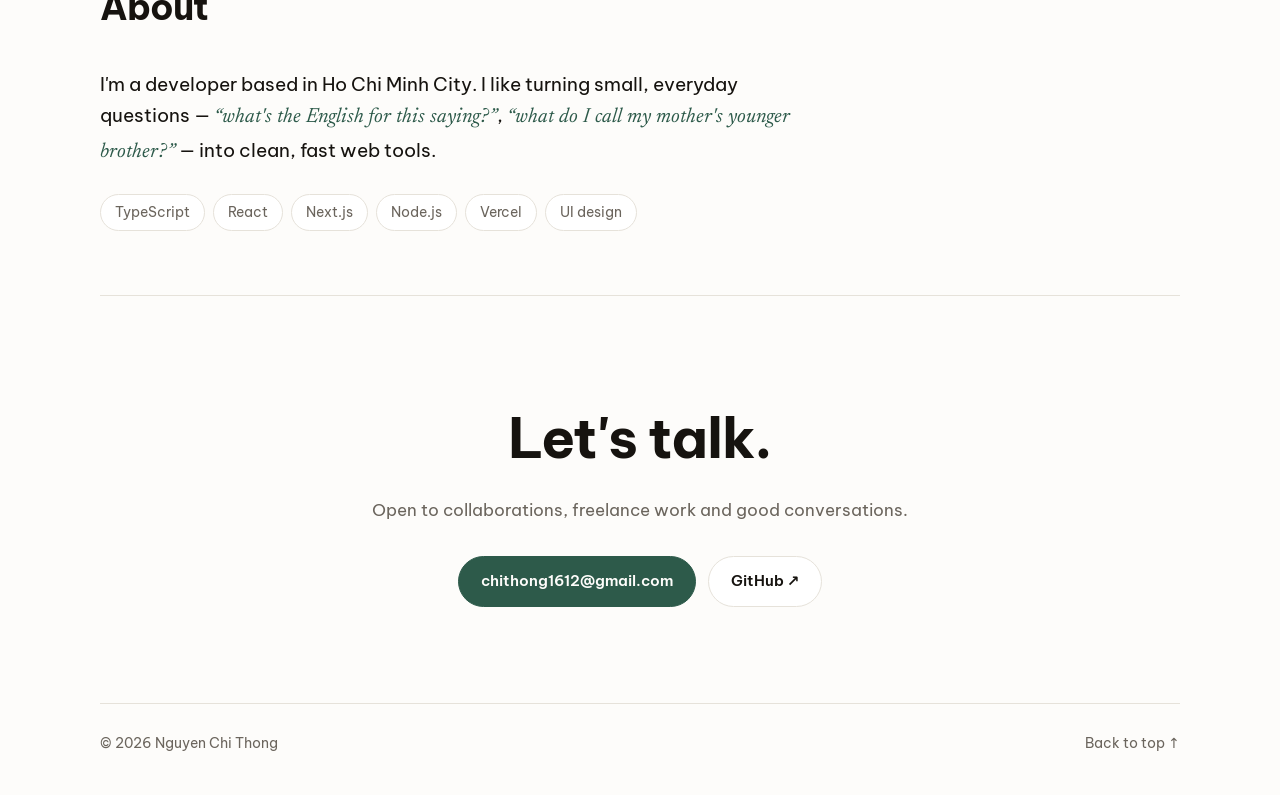
==== commit f6e7e265: "Add contact email Co-Authored-By: Claude Opus 5.5 <noreply@anthropic.com>" ====
--- a/index.html
+++ b/index.html
@@ -140,9 +140,8 @@
       <h2>Let's talk.</h2>
       <p>Open to collaborations, freelance work and good conversations.</p>
       <div class="contact-links">
-        <!-- Add your email here when ready, e.g.
-        <a class="btn primary" href="mailto:you@example.com">Email me</a> -->
-        <a class="btn primary" href="https://github.com/nct0" target="_blank" rel="noopener">GitHub ↗</a>
+        <a class="btn primary" href="mailto:chithong1612@gmail.com">chithong1612@gmail.com</a>
+        <a class="btn" href="https://github.com/nct0" target="_blank" rel="noopener">GitHub ↗</a>
       </div>
     </section>
   </main>
